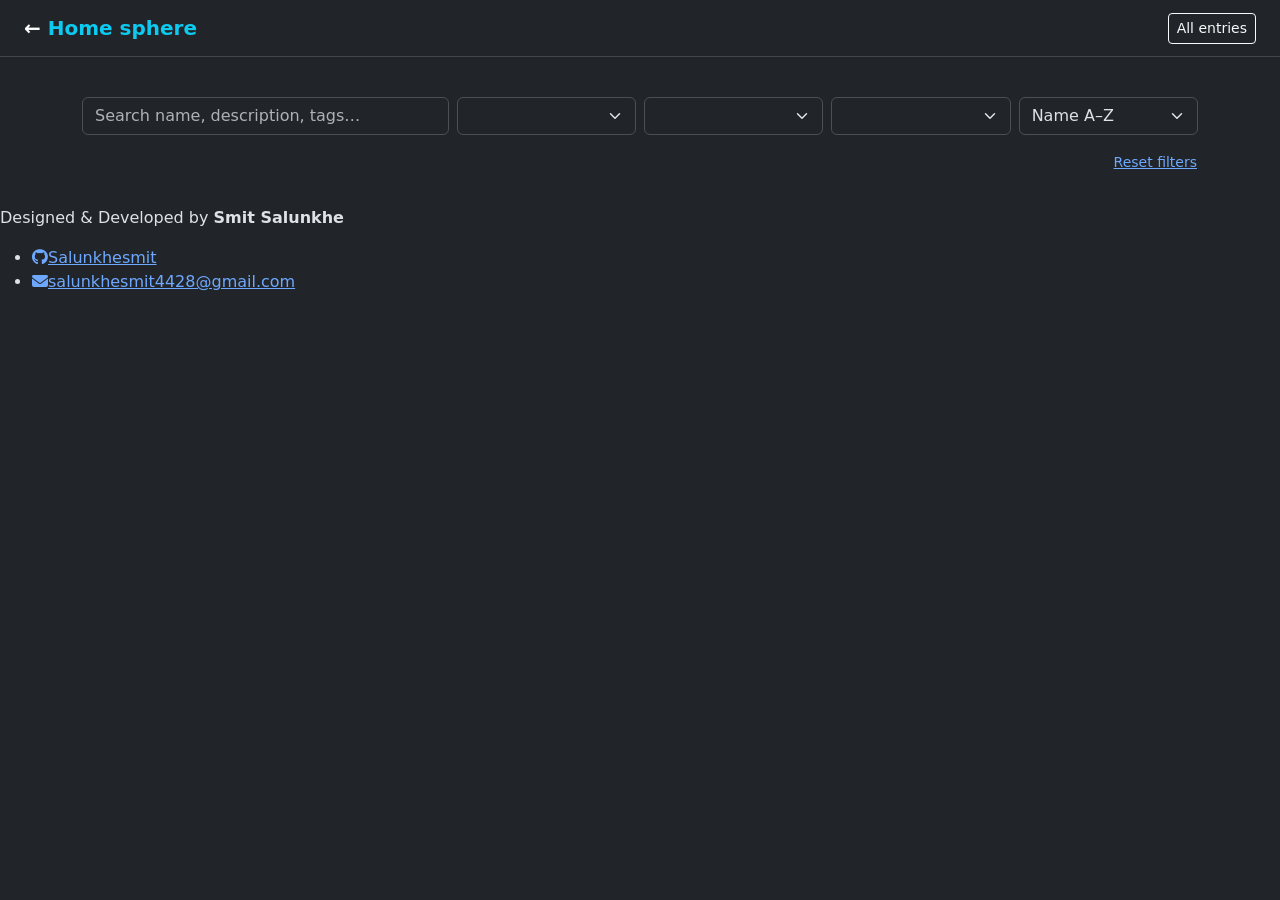
==== category.html @ e11ca0e2 "Add files via upload" ====
<!DOCTYPE html>
<html lang="en" data-bs-theme="dark">
<head>
  <meta charset="utf-8">
  <meta name="viewport" content="width=device-width, initial-scale=1, viewport-fit=cover">
  <title>Directory — AI Tools Directory</title>
  <link href="https://fonts.googleapis.com/css2?family=Playfair+Display:wght@400&family=Inter:wght@300;400;500;700&display=swap" rel="stylesheet">
  <link href="https://cdnjs.cloudflare.com/ajax/libs/font-awesome/6.5.1/css/all.min.css" rel="stylesheet" crossorigin="anonymous" referrerpolicy="no-referrer">
  <link href="https://cdn.jsdelivr.net/npm/bootstrap@5.3.3/dist/css/bootstrap.min.css" rel="stylesheet">
  <link href="assets/css/style.css" rel="stylesheet">
</head>
<body data-page="category">
  <nav class="navbar border-bottom border-secondary-subtle">
    <div class="container-fluid px-4">
      <a class="navbar-brand fw-semibold" href="index.html">&larr; <span class="text-info">Home sphere</span></a>
      <a class="btn btn-outline-light btn-sm" href="category.html?cat=all">All entries</a>
    </div>
  </nav>

  <main class="container-xl py-4">
    <div id="dataWarning" class="alert alert-warning" hidden></div>
    <h1 id="catTitle" class="h2 mb-1"></h1>
    <p id="catDesc" class="text-secondary"></p>

    <div class="row g-2 mb-3">
      <div class="col-12 col-lg-4"><input id="q" class="form-control" type="search" placeholder="Search name, description, tags…" aria-label="Search"></div>
      <div class="col-6 col-lg-2"><select id="fSub" class="form-select" aria-label="Subcategory"></select></div>
      <div class="col-6 col-lg-2"><select id="fPrice" class="form-select" aria-label="Pricing type"></select></div>
      <div class="col-6 col-lg-2"><select id="fStatus" class="form-select" aria-label="Verification status"></select></div>
      <div class="col-6 col-lg-2">
        <select id="sort" class="form-select" aria-label="Sort">
          <option value="name">Name A–Z</option><option value="name-desc">Name Z–A</option>
          <option value="sub">Subcategory</option><option value="price">Pricing</option><option value="status">Status</option>
        </select>
      </div>
    </div>
    <div class="d-flex justify-content-between align-items-center mb-2 small text-secondary">
      <span id="count"></span><button id="reset" class="btn btn-link btn-sm p-0">Reset filters</button>
    </div>
    <div id="results"></div>
  </main>

  <footer class="site-footer">
    <p class="footer-credit">Designed &amp; Developed by <strong>Smit Salunkhe</strong></p>
    <ul class="footer-links">
      <li><a href="https://github.com/Salunkhesmit" target="_blank" rel="noopener noreferrer" aria-label="GitHub: Salunkhesmit"><i class="fa-brands fa-github" aria-hidden="true"></i><span>Salunkhesmit</span></a></li>
      <li><a href="mailto:salunkhesmit4428@gmail.com" aria-label="Email salunkhesmit4428@gmail.com"><i class="fa-solid fa-envelope" aria-hidden="true"></i><span>salunkhesmit4428@gmail.com</span></a></li>
    </ul>
  </footer>

  <div class="offcanvas offcanvas-end" tabindex="-1" id="detailPanel" aria-labelledby="detailTitle">
    <div class="offcanvas-header border-bottom border-secondary-subtle">
      <h2 class="offcanvas-title h5" id="detailTitle"></h2>
      <button type="button" class="btn-close" data-bs-dismiss="offcanvas" aria-label="Close"></button>
    </div>
    <div class="offcanvas-body" id="detailBody"></div>
  </div>

  <script src="https://cdn.jsdelivr.net/npm/bootstrap@5.3.3/dist/js/bootstrap.bundle.min.js"></script>
  <script src="data/directory-data.js"></script>
  <script src="assets/js/directory.js"></script>
</body>
</html>
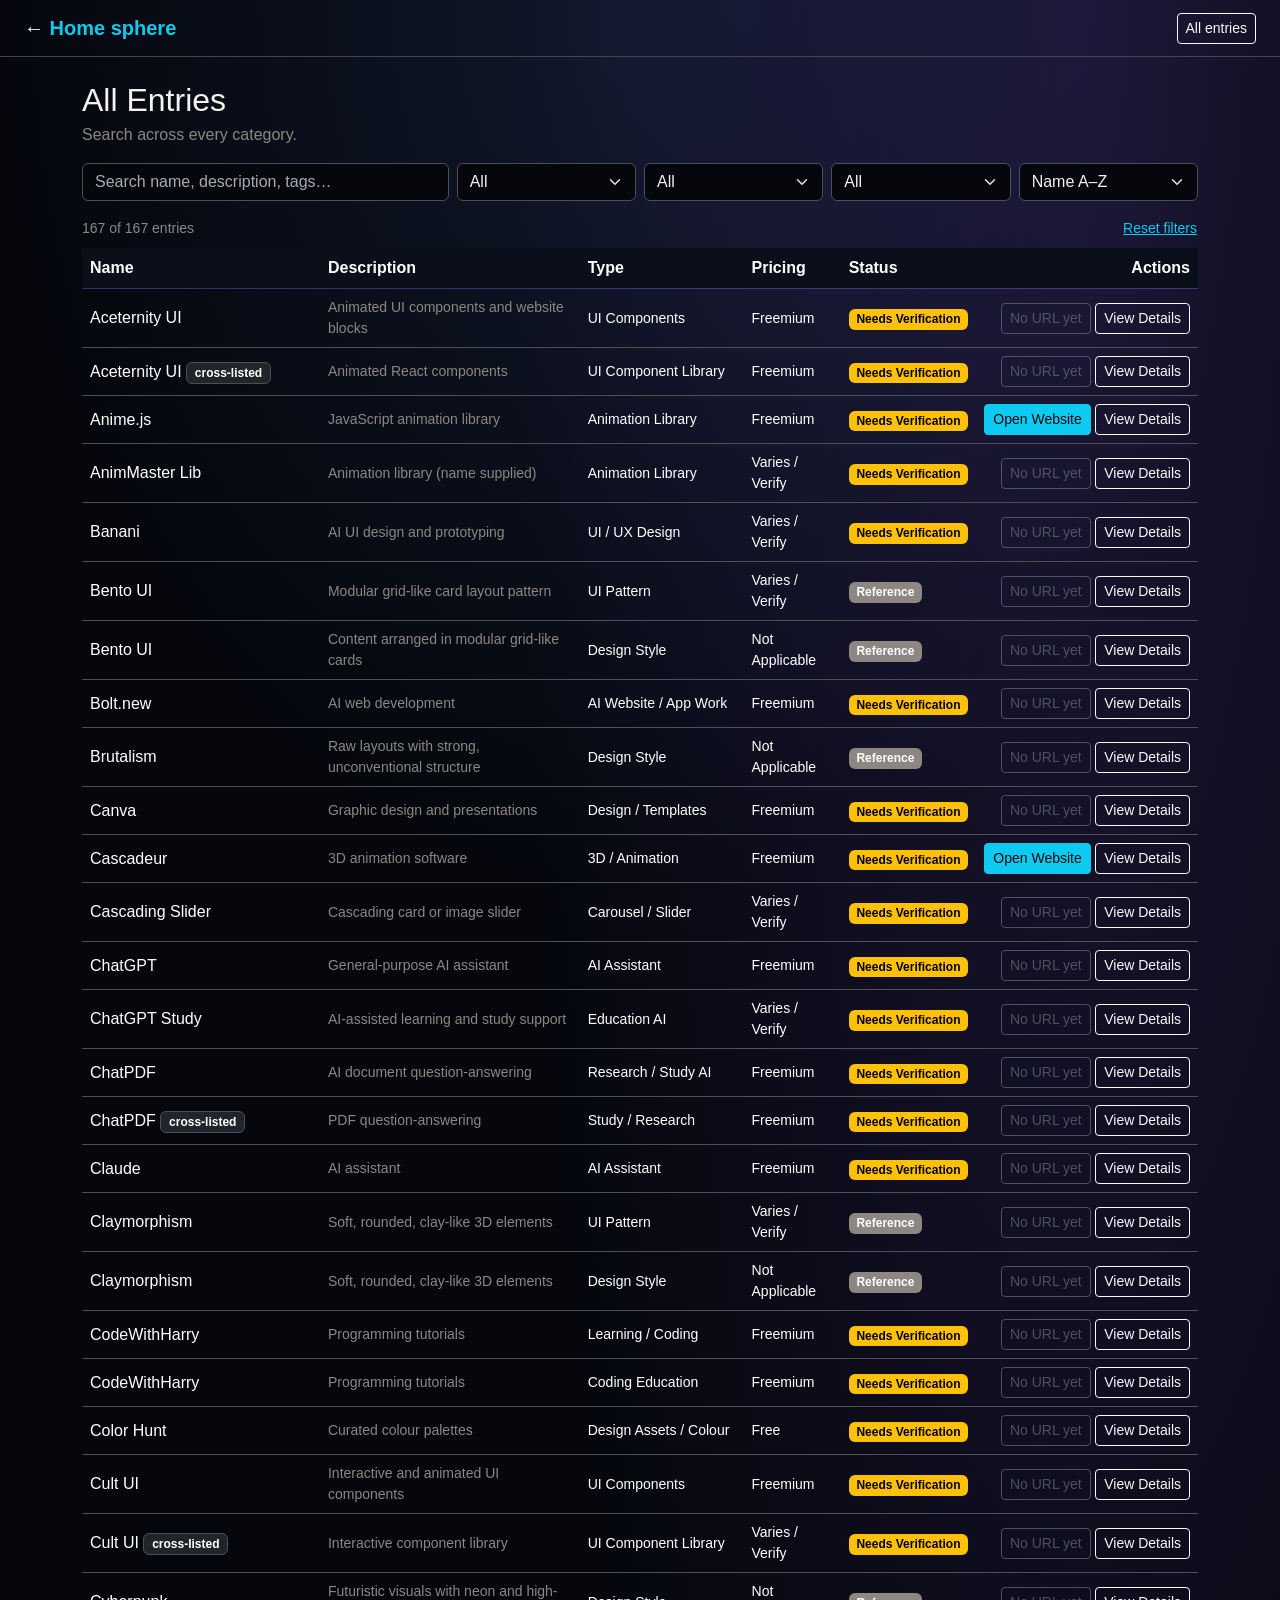
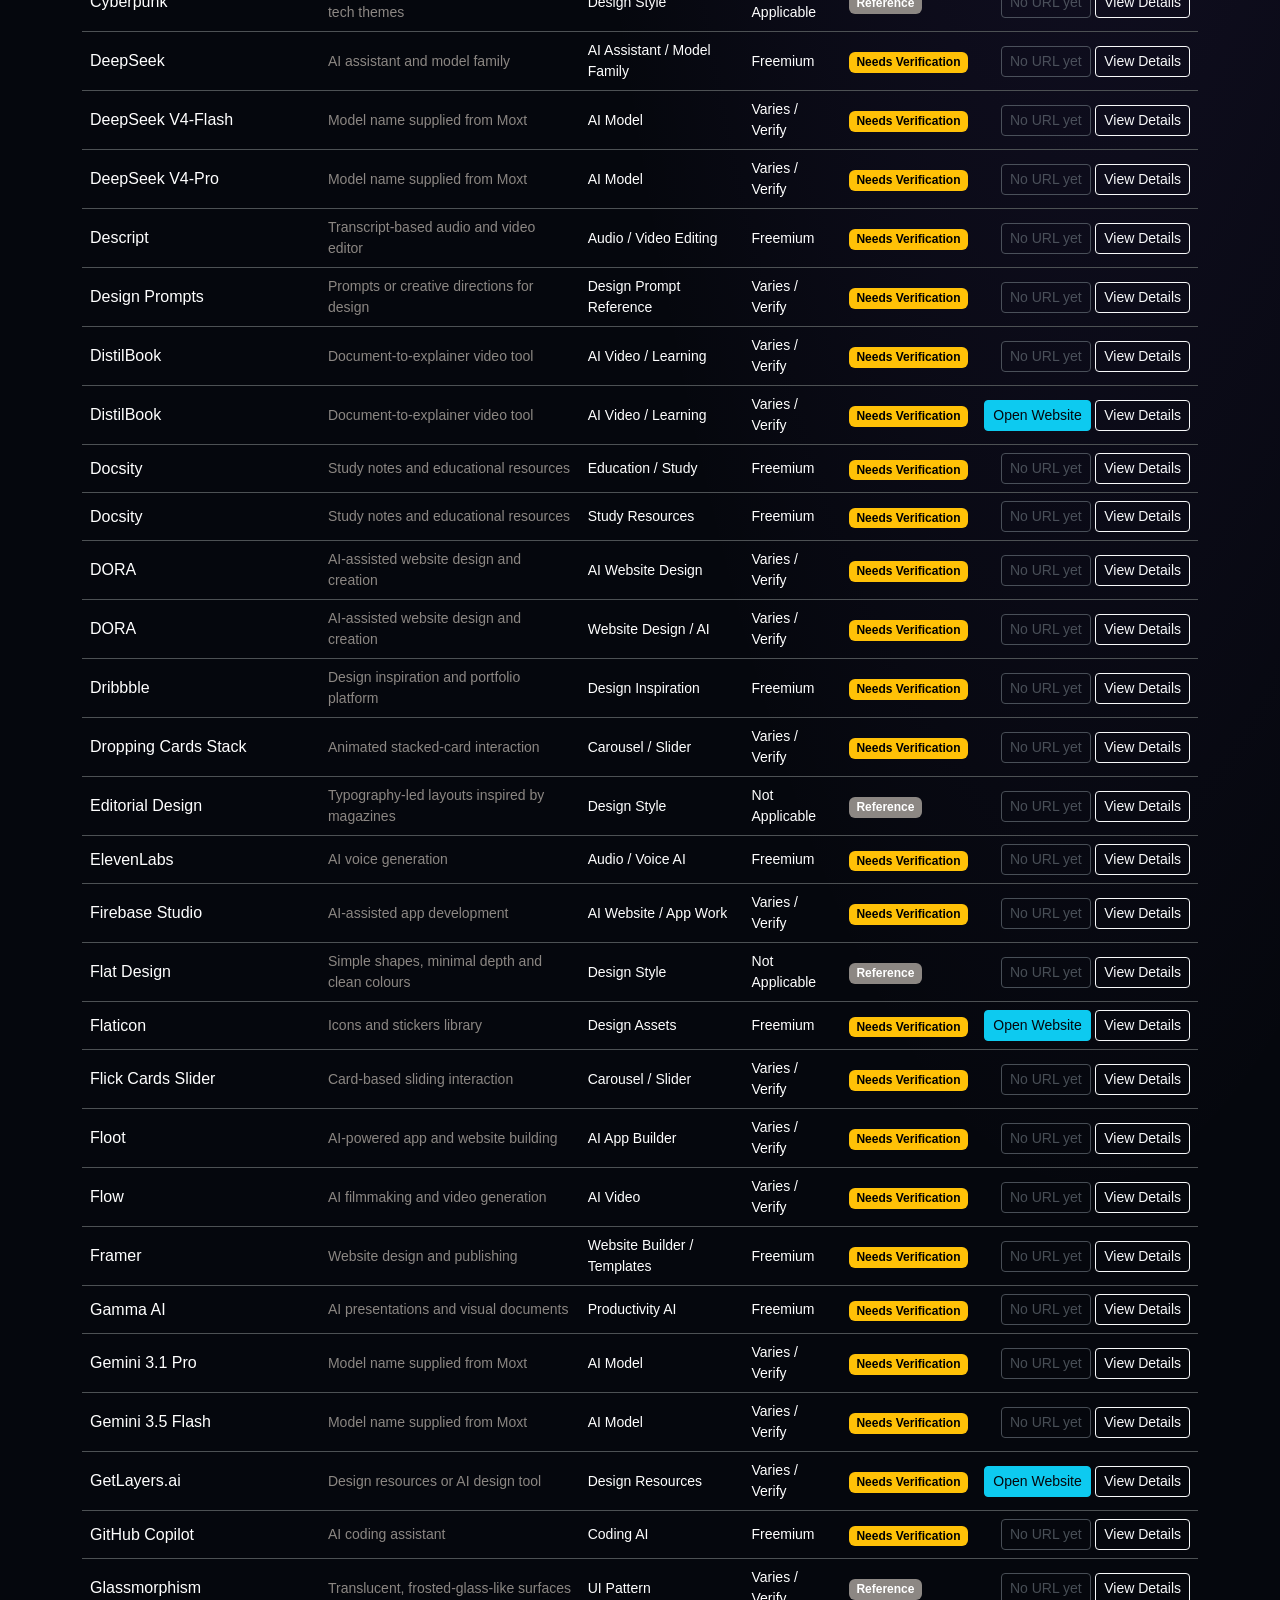
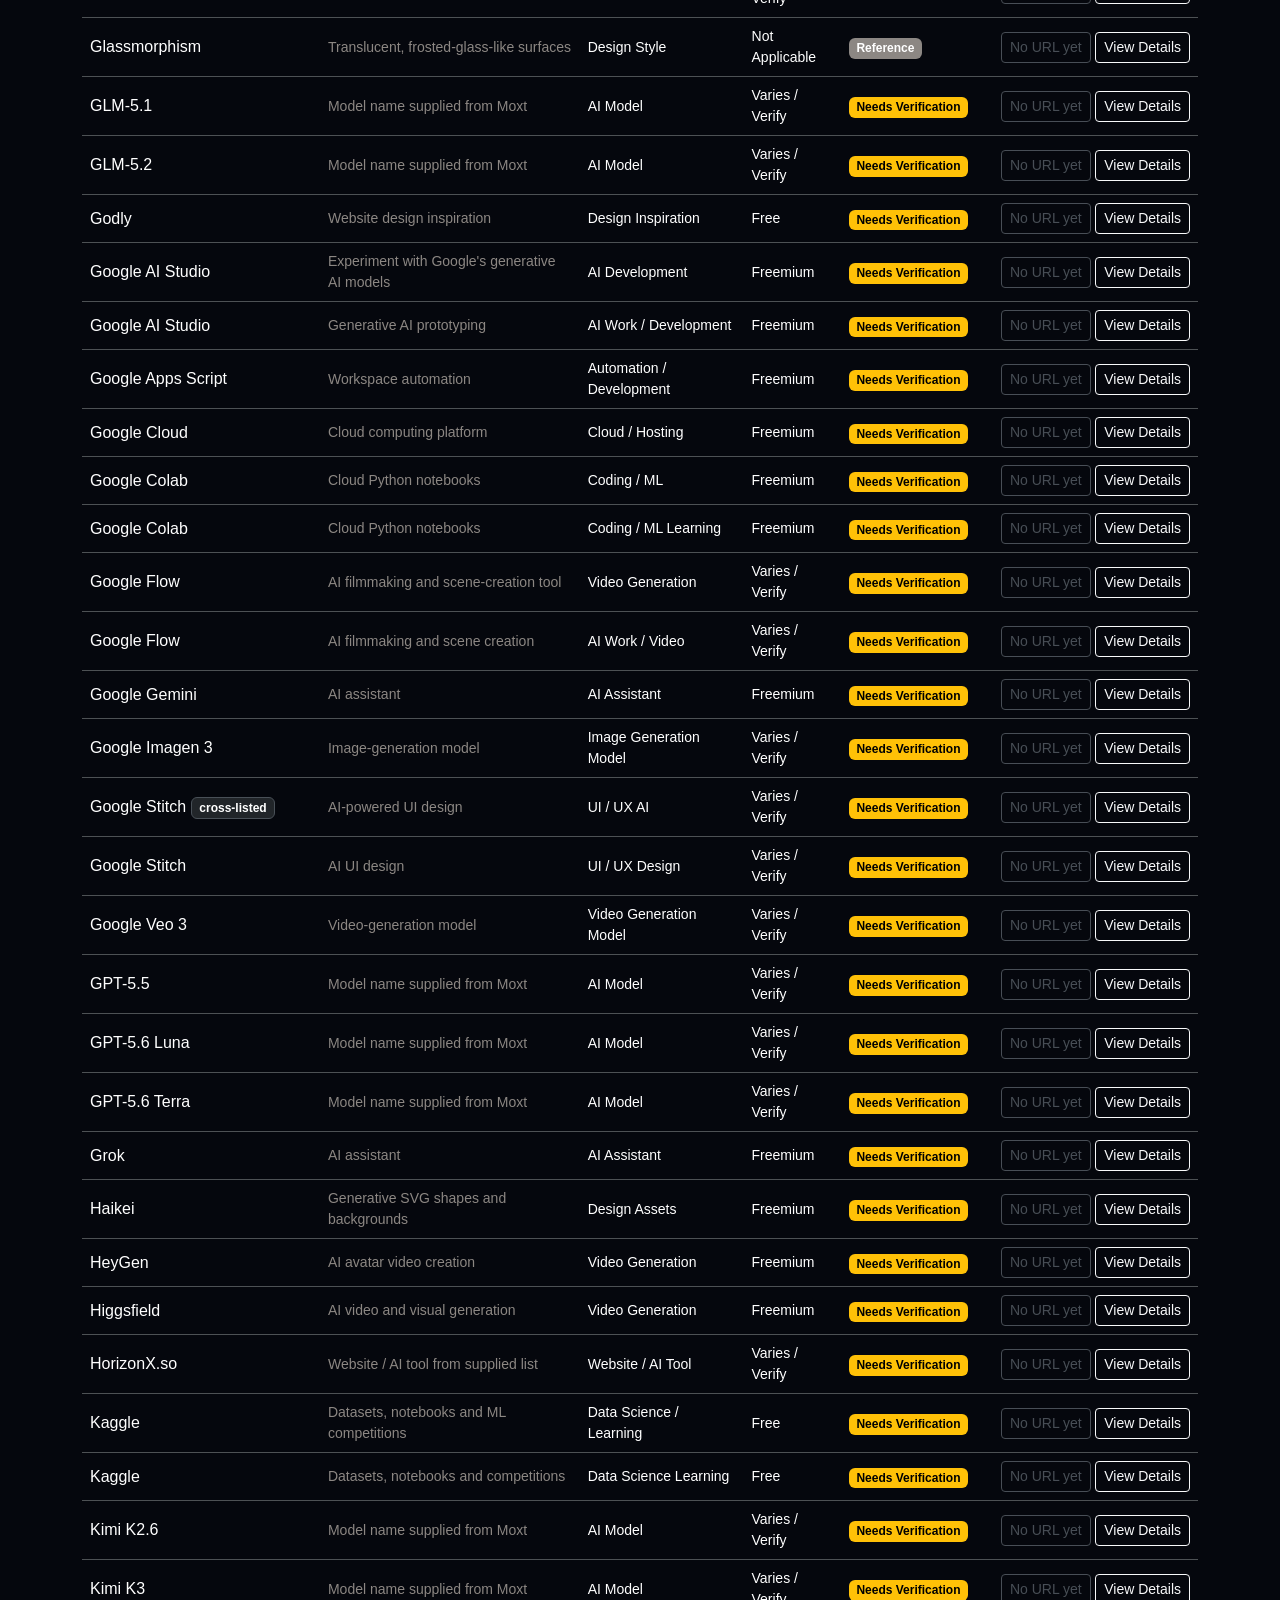
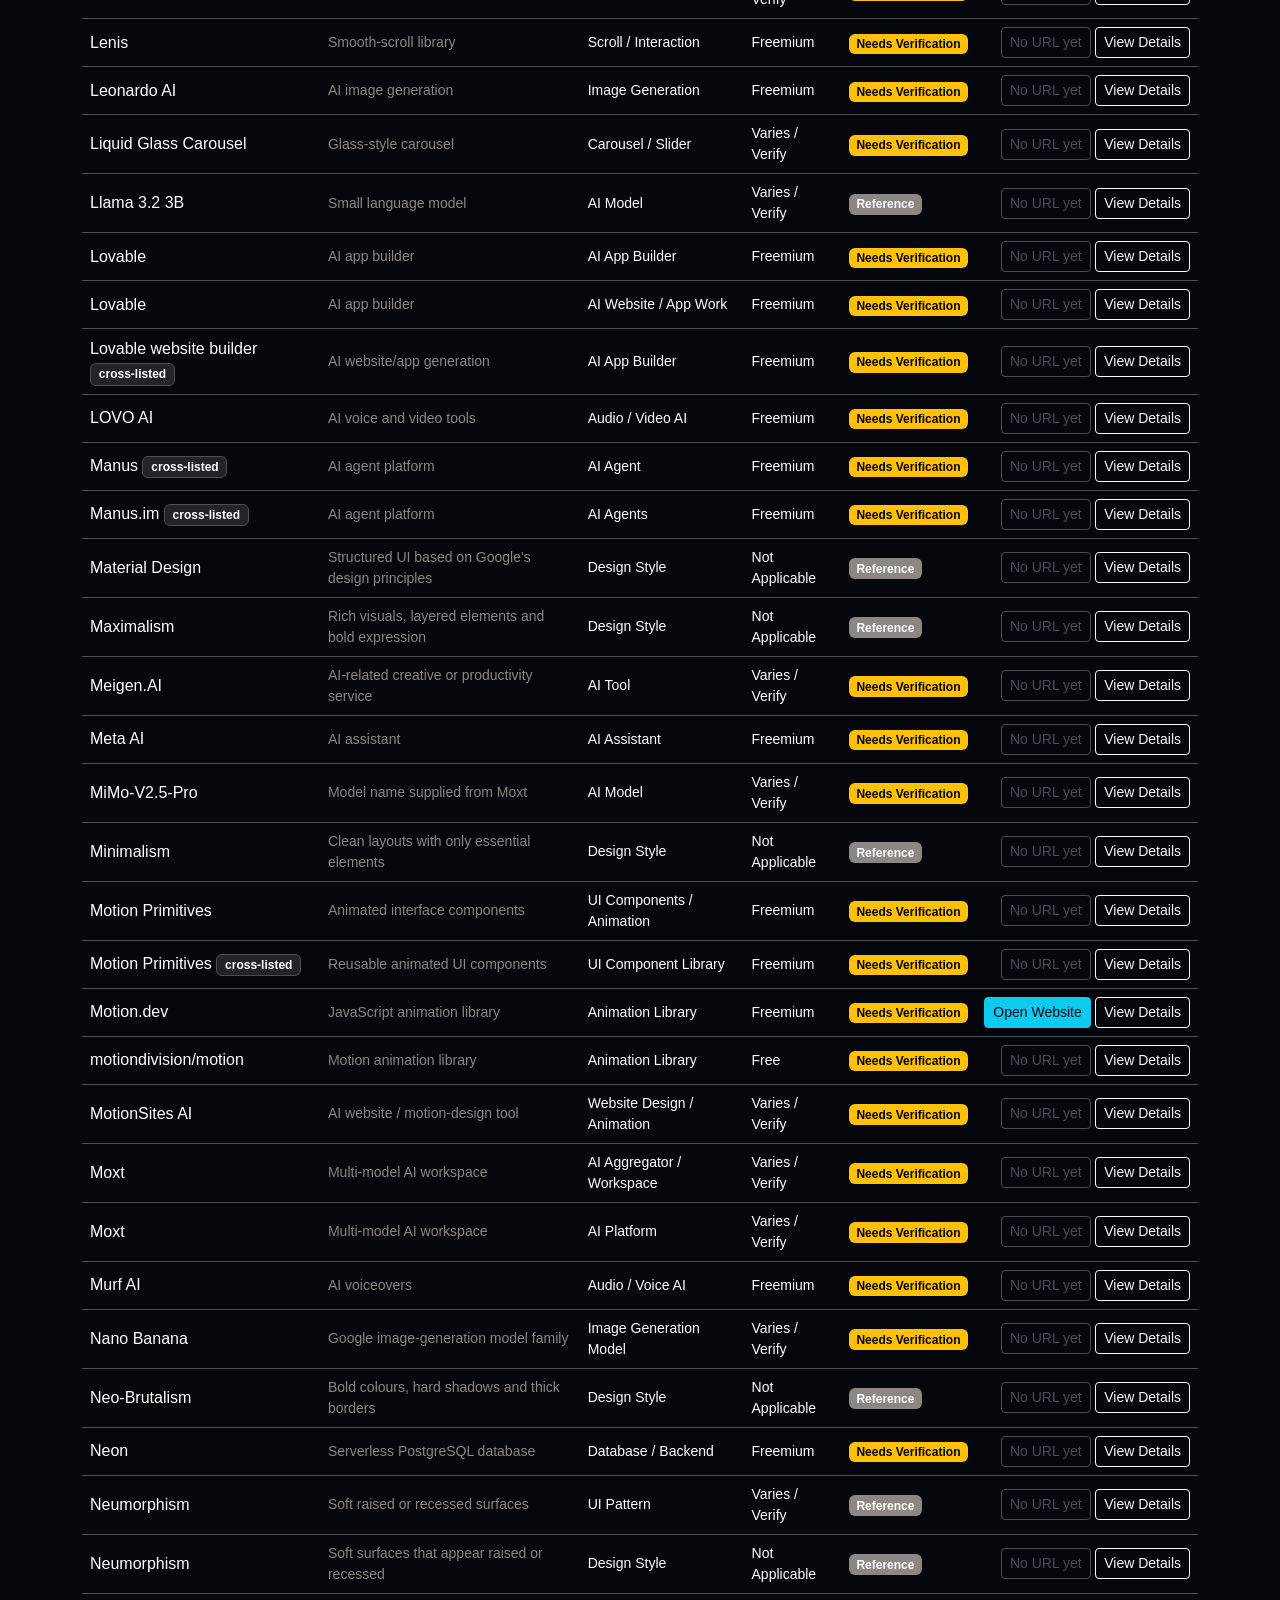
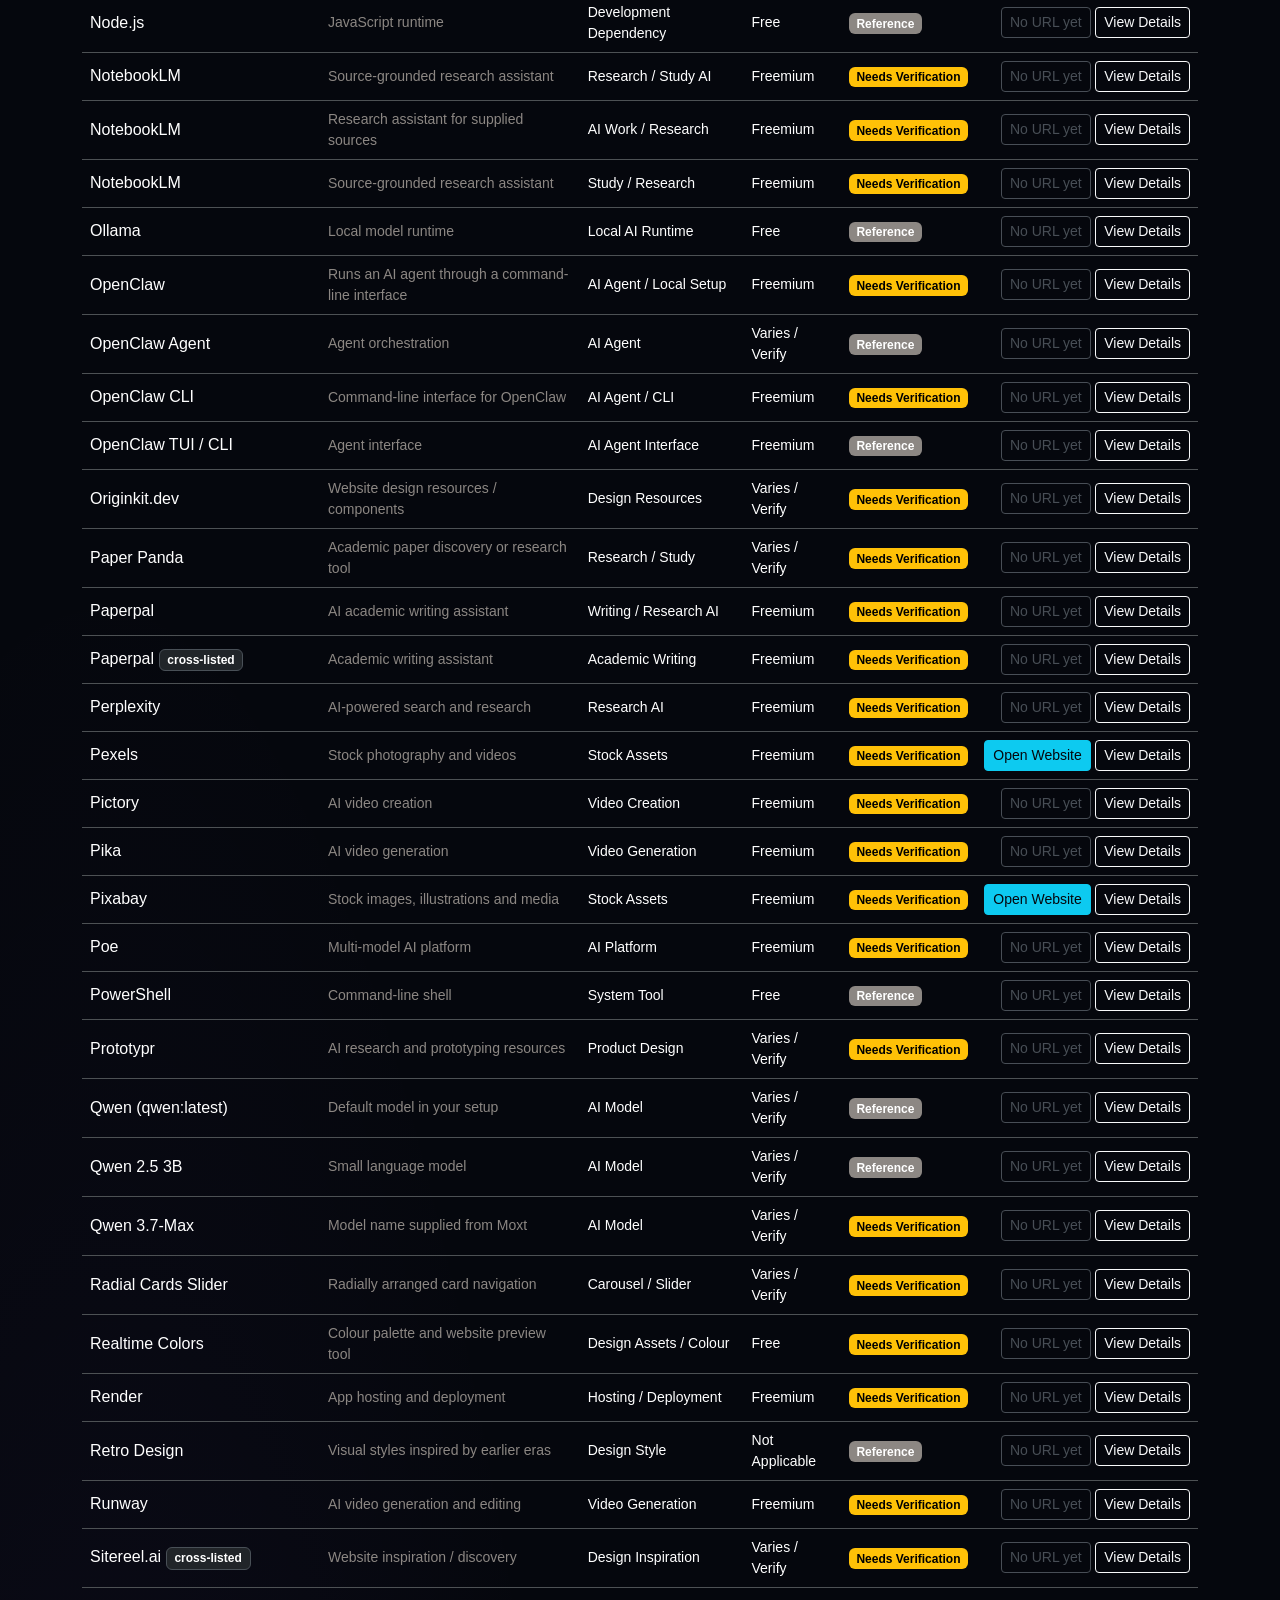
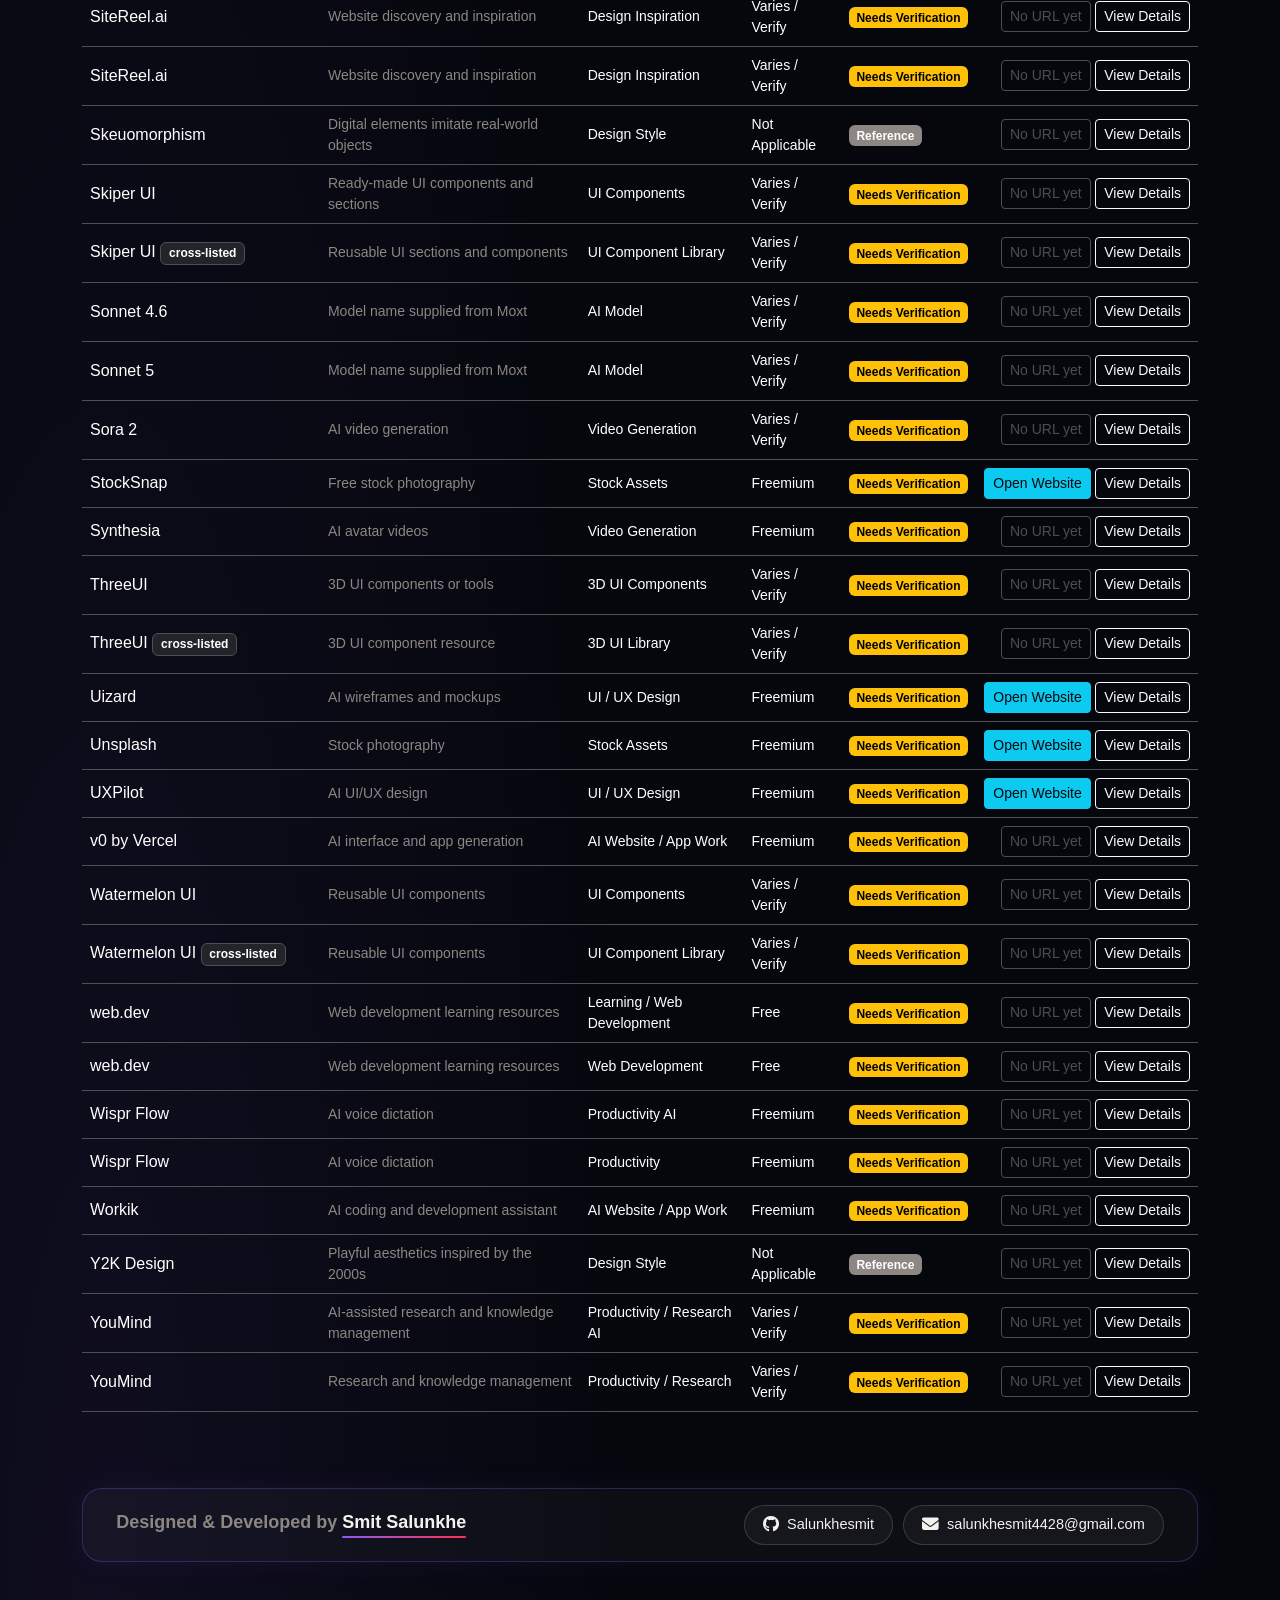
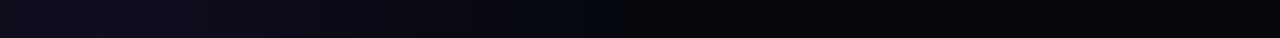
==== commit c1f58a6f: "Update category.html" ====
--- a/category.html
+++ b/category.html
@@ -7,7 +7,7 @@
   <link href="https://fonts.googleapis.com/css2?family=Playfair+Display:wght@400&family=Inter:wght@300;400;500;700&display=swap" rel="stylesheet">
   <link href="https://cdnjs.cloudflare.com/ajax/libs/font-awesome/6.5.1/css/all.min.css" rel="stylesheet" crossorigin="anonymous" referrerpolicy="no-referrer">
   <link href="https://cdn.jsdelivr.net/npm/bootstrap@5.3.3/dist/css/bootstrap.min.css" rel="stylesheet">
-  <link href="assets/css/style.css" rel="stylesheet">
+  <link href="style.css" rel="stylesheet">
 </head>
 <body data-page="category">
   <nav class="navbar border-bottom border-secondary-subtle">
@@ -57,7 +57,7 @@
   </div>
 
   <script src="https://cdn.jsdelivr.net/npm/bootstrap@5.3.3/dist/js/bootstrap.bundle.min.js"></script>
-  <script src="data/directory-data.js"></script>
-  <script src="assets/js/directory.js"></script>
+  <script src="directory-data.js"></script>
+  <script src="directory.js"></script>
 </body>
-</html>+</html>
--- a/style.css
+++ b/style.css
@@ -0,0 +1,128 @@
+/* Layout comes from Bootstrap. This file: dark skin, 3D hero, directory table skin, responsive rules. */
+:root{--bg:#05070d;--bg2:#10182b;--ink:#f4f2ef;--dim:#8c8783;--line:rgba(244,242,239,.16);--accent:#0dcaf0;--purple:#8b5cf6;--red:#ff304f;--pad:clamp(14px,2.6vw,34px);
+  --serif:"Playfair Display","Times New Roman",serif;--sans:"Inter",-apple-system,"Segoe UI",Helvetica,Arial,sans-serif;
+  --ease:cubic-bezier(.22,.61,.36,1);--safe-b:env(safe-area-inset-bottom,0px)}
+html{background:var(--bg)}
+[data-bs-theme=dark]{--bs-body-bg:#05070d;--bs-body-color:#f4f2ef;--bs-secondary-rgb:140,135,131;--bs-link-color:#0dcaf0;--bs-link-hover-color:#ff304f;--bs-link-color-rgb:13,202,240;--bs-link-hover-color-rgb:255,48,79}
+/* buttons: cyan primary, neon-red hover/active on outlines */
+.btn-primary{--bs-btn-color:#05070d;--bs-btn-bg:#0dcaf0;--bs-btn-border-color:#0dcaf0;--bs-btn-hover-color:#05070d;--bs-btn-hover-bg:#3dd5f3;--bs-btn-hover-border-color:#3dd5f3;--bs-btn-active-color:#fff;--bs-btn-active-bg:#ff304f;--bs-btn-active-border-color:#ff304f;--bs-btn-disabled-bg:#0dcaf0;--bs-btn-disabled-border-color:#0dcaf0}
+.btn-outline-light{--bs-btn-hover-color:#fff;--bs-btn-hover-bg:rgba(255,48,79,.14);--bs-btn-hover-border-color:#ff304f;--bs-btn-active-color:#fff;--bs-btn-active-bg:rgba(255,48,79,.28);--bs-btn-active-border-color:#ff304f}
+body{background:radial-gradient(ellipse 70% 45% at 85% 0%,rgba(139,92,246,.16),transparent 65%),radial-gradient(ellipse 60% 40% at 8% 100%,rgba(139,92,246,.08),transparent 70%),radial-gradient(ellipse at 50% 0%,#10182b 0%,#05070d 70%) fixed;color:var(--ink);font-family:var(--sans);font-weight:300;
+  -webkit-font-smoothing:antialiased;min-height:100vh;overflow-x:clip}
+img,canvas{max-width:100%}
+button{touch-action:manipulation;-webkit-tap-highlight-color:transparent}
+
+/* ---------- HERO ---------- */
+.hero{position:relative;height:100vh;height:100svh;min-height:560px;display:flex;flex-direction:column;overflow:hidden}
+.hero-nav{position:relative;z-index:6;display:flex;justify-content:space-between;align-items:center;gap:12px;padding:calc(var(--pad)*.7) var(--pad)}
+.brand{font-family:var(--serif);font-size:clamp(18px,2.1vw,26px);color:var(--ink);text-decoration:none}
+.brand em{font-style:normal;color:var(--accent)}
+.stage{position:relative;flex:1 1 auto;min-height:0;touch-action:none;user-select:none;-webkit-user-select:none;cursor:grab;z-index:1}
+.stage.dragging{cursor:grabbing}
+#globe{position:absolute;inset:0;width:100%;height:100%;display:block}
+#nodes{position:absolute;inset:0;pointer-events:none;opacity:0;transition:opacity 1s ease .2s}
+#nodes.ready{opacity:1}
+.stage::before{content:"";position:absolute;inset:0;pointer-events:none;background:radial-gradient(ellipse 46% 52% at 50% 52%,rgba(139,92,246,.18),transparent 72%),radial-gradient(ellipse 26% 28% at 74% 36%,rgba(255,48,79,.05),transparent 70%)}
+.vig{position:absolute;inset:0;z-index:2;pointer-events:none;
+  background:radial-gradient(ellipse 88% 92% at 50% 50%,transparent 48%,rgba(5,7,13,.4) 80%,rgba(5,7,13,.85) 100%)}
+.node{position:absolute;top:0;left:0;padding:14px;margin:0;border:0;background:none;color:var(--ink);pointer-events:auto;will-change:transform,opacity;cursor:pointer}
+.node__inner{position:relative;display:block;transform:scale(var(--s,1));transition:transform .35s var(--ease)}
+.node:hover .node__inner,.node:focus-visible .node__inner{--s:1.18}
+.node:focus-visible{outline:1px solid var(--red);border-radius:50%}
+.node__dot{display:block;width:13px;height:13px;border-radius:50%;background:#fff;box-shadow:0 0 0 5px rgba(139,92,246,.16),0 0 22px rgba(190,170,255,.5);transition:background .3s,box-shadow .3s}
+.node:hover .node__dot,.node:focus-visible .node__dot{background:var(--a,#ff304f);box-shadow:0 0 0 7px rgba(255,48,79,.16),0 0 34px var(--a,#ff304f)}
+.node__label{position:absolute;top:calc(100% + 8px);left:50%;transform:translateX(-50%);white-space:nowrap;text-align:center;font-size:10.5px;letter-spacing:.2em;text-transform:uppercase;line-height:1.3;color:rgba(244,242,239,.88);text-shadow:0 1px 8px #000}
+.node__count{display:block;margin-top:2px;font-size:9.5px;letter-spacing:.14em;color:var(--dim)}
+#headline{position:absolute;left:50%;top:50%;z-index:5;width:min(60vw,560px);margin:0;transform:translate(-50%,-50%);text-align:center;pointer-events:none;
+  font-family:var(--serif);font-weight:400;font-size:clamp(24px,4vw,52px);line-height:1.08;letter-spacing:-.01em;text-shadow:0 2px 40px rgba(0,0,0,.7);will-change:opacity}
+#headline .w{display:inline-block;opacity:0;transform:translateY(.4em);filter:blur(7px)}
+body.revealed #headline .w{opacity:1;transform:none;filter:blur(0);transition:opacity 1s var(--ease),transform 1.1s var(--ease),filter 1s var(--ease);transition-delay:calc(.3s + var(--i)*.09s)}
+#headline .sub{display:block;margin-top:16px;font-family:var(--sans);font-size:11px;letter-spacing:.24em;text-transform:uppercase;color:rgba(244,242,239,.5);text-shadow:none}
+.node-info{position:absolute;left:var(--pad);top:var(--pad);z-index:6;width:min(280px,40vw);padding:14px 16px;border:1px solid rgba(139,92,246,.45);border-radius:10px;
+  background:rgba(5,7,13,.8);box-shadow:0 0 30px rgba(139,92,246,.12);backdrop-filter:blur(6px);opacity:0;pointer-events:none;transition:opacity .3s}
+.node-info.show{opacity:1}
+.node-info h3{font-family:var(--serif);font-weight:400;font-size:20px;margin:0 0 4px}
+.node-info p{font-size:12px;line-height:1.5;color:rgba(244,242,239,.7);margin:0 0 6px}
+.node-info .count{font-size:10px;letter-spacing:.2em;text-transform:uppercase;color:var(--accent)}
+
+/* bottom bar: lives in normal flow under the globe, so it can never overlap it */
+.hero-bar{position:relative;z-index:6;display:flex;flex-wrap:wrap;justify-content:center;align-items:center;gap:10px 14px;
+  padding:14px var(--pad) calc(18px + var(--safe-b))}
+.search-form{display:flex;gap:8px;flex:1 1 300px;max-width:480px}
+.search-form .form-control{padding:.7rem 1.1rem;border-radius:999px;background:rgba(255,255,255,.06);border-color:var(--line);color:var(--ink);min-width:0}
+.search-form .form-control:focus{border-color:var(--accent);box-shadow:0 0 0 .2rem rgba(13,202,240,.2)}
+.search-form .btn{border-radius:999px;padding:.7rem 1.4rem;flex:none}
+.zoom-ctl{display:flex;gap:6px}
+.zoom-ctl button{width:44px;height:44px;border-radius:50%;border:1px solid var(--line);background:rgba(255,255,255,.05);color:var(--ink);font-size:20px;line-height:1}
+.zoom-ctl button:hover,.zoom-ctl button:active{border-color:var(--red);color:var(--red);box-shadow:0 0 14px rgba(255,48,79,.25)}
+body.no-3d .stage{flex:0 0 auto;min-height:38vh}
+body.no-3d #globe,body.no-3d #nodes,body.no-3d .vig,body.no-3d .zoom-ctl{display:none}
+body.no-3d .hero{height:auto;min-height:0}
+
+/* ---------- categories ---------- */
+.cat-card{background:rgba(255,255,255,.04);border:1px solid var(--line);transition:transform .25s,border-color .25s}
+.cat-card:hover{transform:translateY(-4px);border-color:var(--red);box-shadow:0 8px 28px rgba(255,48,79,.12),0 0 24px rgba(139,92,246,.1)}
+.cat-card:active{border-color:var(--red)}
+.cat-card h2{font-family:var(--serif);font-weight:400}
+
+/* ---------- directory ---------- */
+.dir-table{--bs-table-bg:transparent;--bs-table-hover-bg:rgba(139,92,246,.1)}
+.dir-table thead th{position:sticky;top:0;z-index:1;background:#0b0f1a;border-bottom-color:rgba(139,92,246,.4)}
+.offcanvas{max-width:100vw}
+.offcanvas-end{width:min(440px,100vw)}
+@media (max-width:1199.98px){.col-pricing{display:none}}
+@media (max-width:991.98px){.col-desc{display:none}}
+@media (max-width:767.98px){
+  .dir-table thead{display:none}
+  .dir-table,.dir-table tbody,.dir-table tr,.dir-table td{display:block;width:100%}
+  .dir-table tr{border:1px solid var(--line);border-radius:10px;margin-bottom:12px;padding:10px 12px}
+  .dir-table td{border:0;padding:4px 0;background:transparent}
+  .dir-table td.col-pricing,.dir-table td.col-desc{display:block}
+  .dir-table td[data-label]::before{content:attr(data-label);display:block;font-size:10px;letter-spacing:.16em;text-transform:uppercase;color:var(--dim)}
+  .dir-table td.actions{display:flex;gap:8px;flex-wrap:wrap;padding-top:8px;text-align:left!important}
+  .dir-table td.actions .btn{flex:1 1 auto;min-height:40px}
+}
+
+/* ---------- breakpoints for the hero ---------- */
+@media (max-width:900px){.node-info{width:min(240px,44vw)}}
+@media (max-width:640px){
+  .hero{min-height:520px}
+  #headline{width:84vw;font-size:clamp(22px,7vw,32px)}
+  #headline .sub{display:none}
+  .node{padding:12px}
+  .node__label{font-size:9px;letter-spacing:.12em}
+  .node__count{display:none}
+  .node-info{display:none}
+  .search-form{flex-basis:100%;max-width:none;order:1}
+  .zoom-ctl{order:2}
+}
+@media (max-height:520px) and (orientation:landscape){.hero{min-height:0;height:auto}.stage{min-height:300px}#headline{font-size:clamp(18px,4.8vh,28px)}#headline .sub{display:none}}
+@media (prefers-reduced-motion:reduce){*,*::before,*::after{animation-duration:.01ms!important;transition-duration:.14s!important}}
+
+/* ---------- footer credit (uses the site palette) ---------- */
+/* room under the footer for the floating "Top" button; padding (not margin) so the page background continues behind it */
+body{padding-bottom:calc(76px + var(--safe-b))}
+/* same width as the Bootstrap container the other sections sit in */
+.site-footer{width:calc(100% - 1.5rem);margin:36px auto 0;padding:clamp(12px,1.8vw,16px) var(--pad);text-align:center;
+  border-radius:clamp(14px,2vw,20px);border:1px solid rgba(139,92,246,.28);background:rgba(255,255,255,.03);box-shadow:0 0 30px rgba(139,92,246,.08)}
+@media (min-width:576px){.site-footer{max-width:516px}}
+@media (min-width:768px){.site-footer{max-width:696px}}
+@media (min-width:992px){.site-footer{max-width:936px}}
+@media (min-width:1200px){.site-footer{max-width:1116px}}
+@media (min-width:1400px){.site-footer{max-width:1296px}}
+.footer-credit{margin:0 0 10px;font-family:var(--sans);font-weight:700;font-size:clamp(14px,2.1vw,18px);line-height:1.3;color:var(--dim)}
+.footer-credit strong{position:relative;display:inline-block;color:var(--ink);font-weight:700;padding-bottom:4px}
+.footer-credit strong::after{content:"";position:absolute;left:0;right:0;bottom:0;height:2px;border-radius:2px;background:linear-gradient(90deg,var(--purple),var(--red))}
+.footer-links{list-style:none;margin:0;padding:0;display:flex;flex-wrap:wrap;justify-content:center;gap:8px 10px}
+.footer-links a{display:inline-flex;align-items:center;gap:8px;min-height:40px;max-width:100%;padding:6px clamp(12px,2.4vw,18px);border-radius:999px;border:1px solid var(--line);background:rgba(255,255,255,.04);
+  color:var(--ink);text-decoration:none;font-weight:500;font-size:clamp(12.5px,1.6vw,14.5px);transition:background .25s,transform .25s,border-color .25s,color .25s}
+.footer-links a span{min-width:0;overflow-wrap:anywhere;text-align:left}
+.footer-links a:hover,.footer-links a:focus-visible{border-color:var(--red);background:rgba(255,48,79,.1);color:#fff;transform:translateY(-2px);box-shadow:0 0 14px rgba(255,48,79,.2)}
+.footer-links a:focus-visible{outline:2px solid var(--red);outline-offset:2px}
+.footer-links i{font-size:1.15em;flex:none}
+/* desktop/tablet: credit on the left, links on the right, in one row (much shorter). Delete this block to go back to stacked. */
+@media (min-width:768px){
+  .site-footer{display:flex;align-items:center;justify-content:space-between;gap:16px;text-align:left}
+  .footer-credit{margin:0}
+  .footer-links{justify-content:flex-end}
+}
